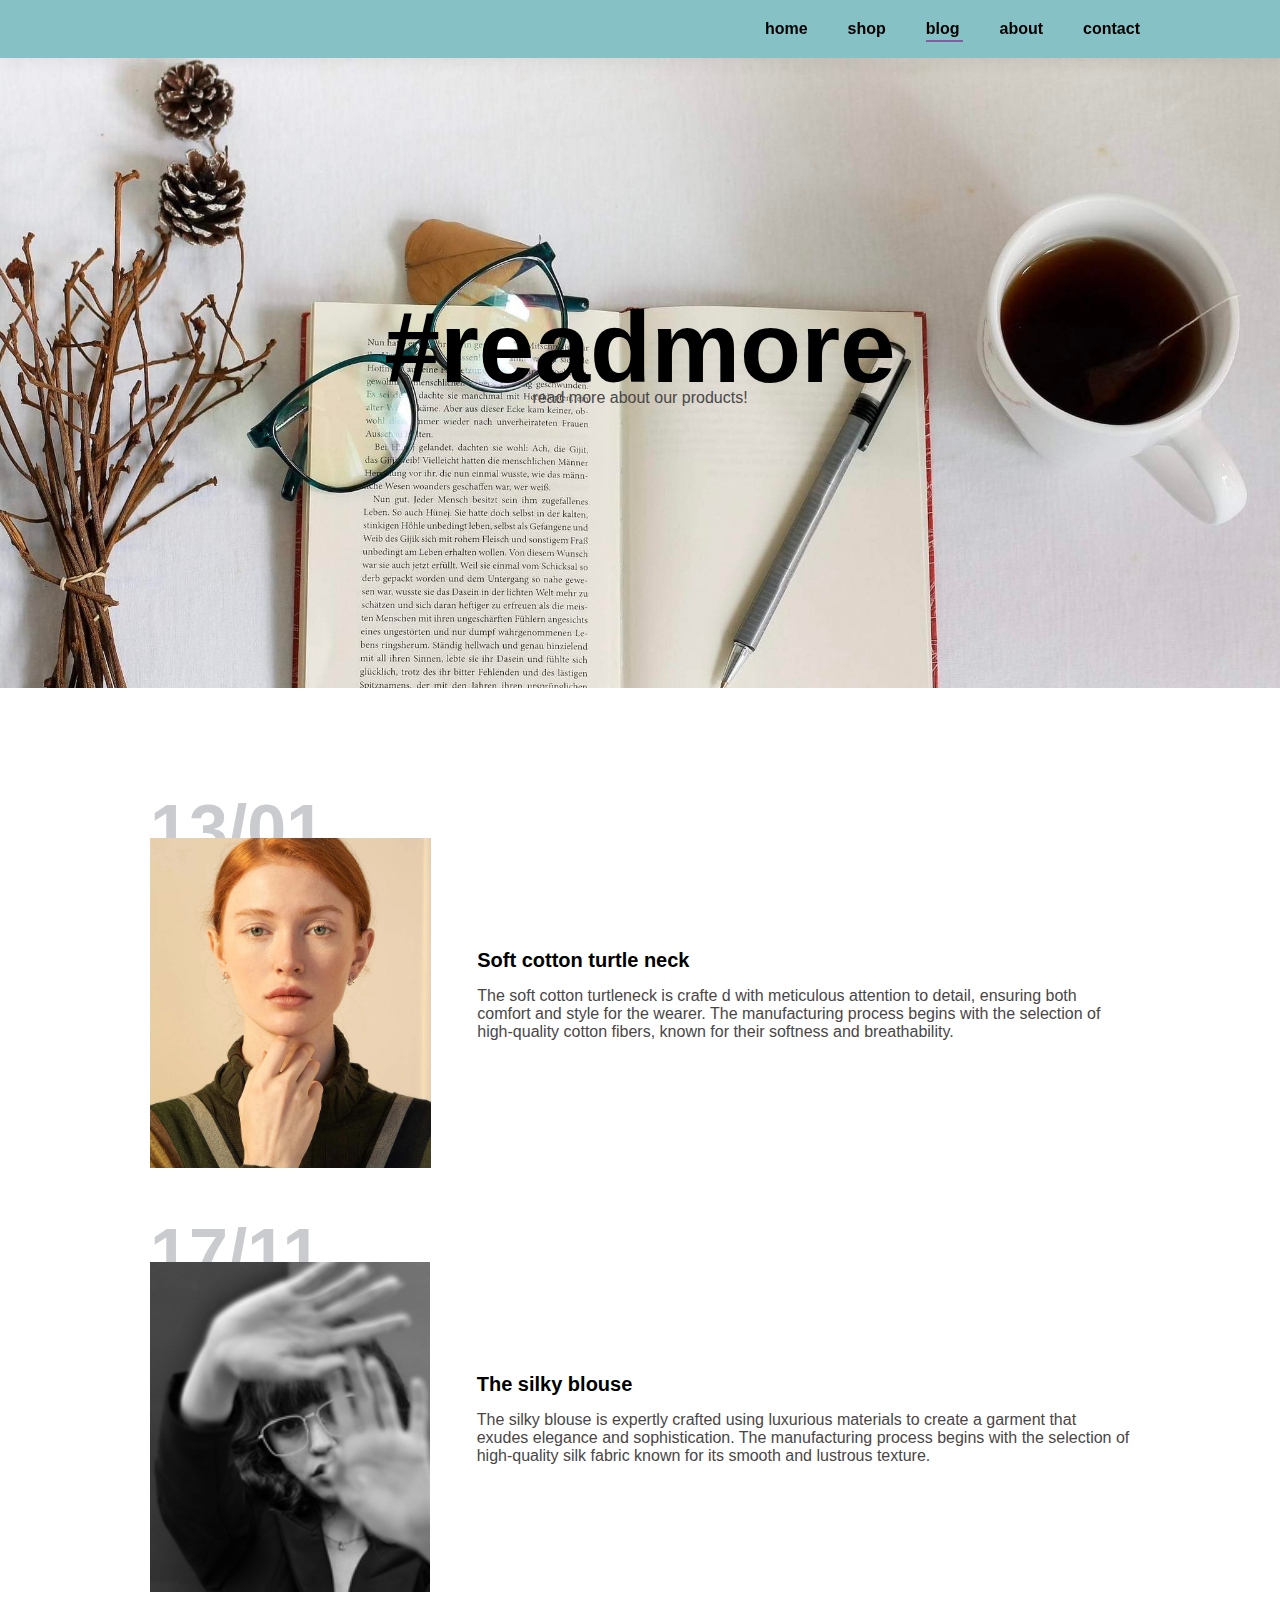
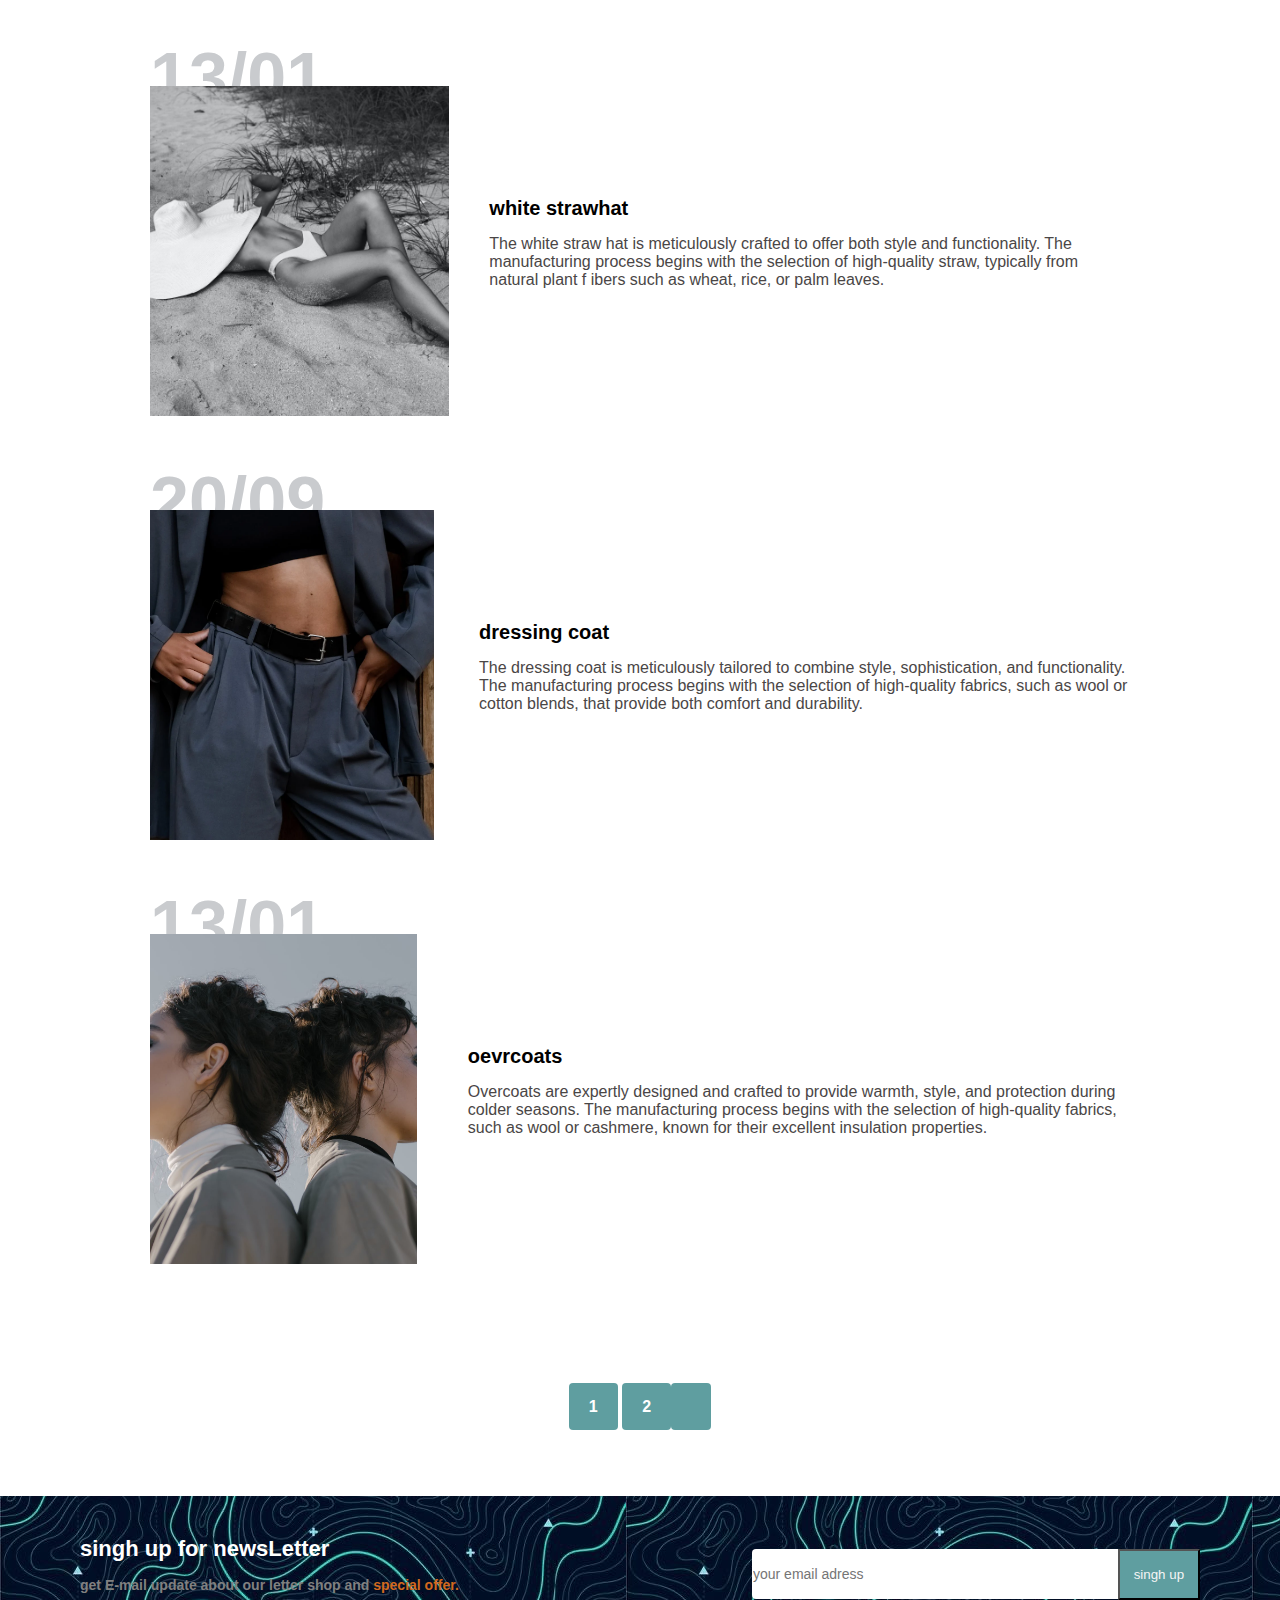
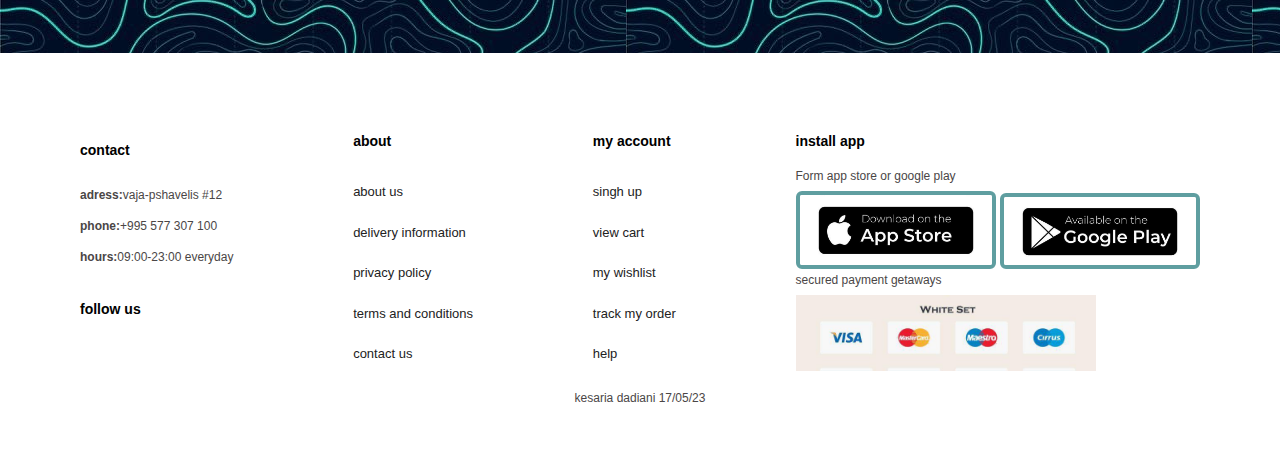
==== blog.html @ 032a336f "html js and css proj" ====
<!DOCTYPE html>
<html lang="en">
  <head>
    <meta charset="UTF-8" />
    <meta http-equiv="X-UA-Compatible" content="IE=edge" />
    <meta name="viewport" content="width=device-width, initial-scale=1.0" />
    <title>The Outlet Spot</title>
    <link rel="stylesheet" href="./style.css" />
    <link
      rel="stylesheet"
      href="https://cdnjs.cloudflare.com/ajax/libs/font-awesome/6.4.0/css/all.min.css"
      integrity="sha512-iecdLmaskl7CVkqkXNQ/ZH/XLlvWZOJyj7Yy7tcenmpD1ypASozpmT/E0iPtmFIB46ZmdtAc9eNBvH0H/ZpiBw=="
      crossorigin="anonymous"
      referrerpolicy="no-referrer"
    />
  </head>
  <body>
    <section id="header">
      <a href="#"><i class="fa-brands fa-shopify"></i></a>

      <div>
        <ul id="navbar">
          <li><a  href="index.html">home</a></li>
          <li><a href="shop.html">shop</a></li>
          <li><a class="act" href="blog.html"  >blog</a></li>
          <li><a href="about.html">about</a></li>
          <li><a href="contact.html">contact</a></li>
          <li>
            <a href="cart.html"
              ><i class="fa-sharp fa-solid fa-cart-shopping"></i
            ></a>
          </li>
        </ul>
      </div>
    </section>

    <section id="page-header2" class="blog-header">
     <h2>#readmore</h2>
      <p>read more about our products!</p>

    </section>

    <section id="blog">
    <div class="blog-box">
        <div class="blog-img">
            <img src="modeliginger.jpg" alt="" >
        </div>
        <div class="blog-detals">
            <h4>Soft cotton turtle neck</h4>
            <p>The soft cotton turtleneck is crafte
                d with meticulous attention to detail, 
                ensuring both comfort and style for the wearer. 
                The manufacturing process begins with the selection of high-quality cotton fibers, known for their 
                softness and breathability.
            </p>
        </div>
        <h1>13/01</h1>
    </div>    
    <div class="blog-box">
        <div class="blog-img">
            <img src="b;ackmodelgirl.png" alt="" width="200%" >
        </div>
        <div class="blog-detals">
            <h4>The silky blouse</h4>
            <p>The silky blouse is expertly crafted using luxurious materials to create a 
                garment that exudes elegance and sophistication. The manufacturing process 
                begins with the selection of high-quality silk fabric known for its smooth 
                and lustrous texture.
            </p>
        </div>
        <h1>17/11</h1>
    </div>    
    <div class="blog-box">
        <div class="blog-img">
            <img src="hatgirl00.jpg" alt="" >
        </div>
        <div class="blog-detals">
            <h4>white strawhat</h4>
            <p>The white straw hat is meticulously crafted to offer both 
                style and functionality. The manufacturing process begins with the 
                selection of high-quality straw, typically from natural plant f
                ibers such as wheat, rice, or palm leaves.
            </p>
        </div>
        <h1>13/01</h1>
    </div>    
    <div class="blog-box">
        <div class="blog-img">
            <img src="pexels-photo-4937224.webp" alt="" >
        </div>
        <div class="blog-detals">
            <h4>dressing coat</h4>
            <p>The dressing coat is meticulously tailored to combine 
                style, sophistication, and functionality. The manufacturing 
                process begins with the selection of high-quality fabrics, such as wool 
                or cotton blends, that provide both comfort and durability.
            </p>
        </div>
        <h1>20/09</h1>
    </div>    
    <div class="blog-box">
        <div class="blog-img">
            <img src="pexels-photo-5119528.jpeg" alt="" >
        </div>
        <div class="blog-detals">
            <h4>oevrcoats</h4>
            <p>Overcoats are expertly designed and crafted to provide warmth, style, and
                 protection during colder seasons. The manufacturing process begins with the
                  selection of high-quality fabrics, such as wool or cashmere, 
                known for their excellent insulation properties.
            </p>
        </div>
        <h1>13/01</h1>
    </div>    
    
    </section>

    <section id="pagination" class="section-p1">
        <a href="#">1</a>
        <a href="#">2</a>
        <a href="#"><i class="fa-solid fa-arrow-right"></i></a>
       
    </section>

    <section id="newsletter" class="section-p1 section-m1">
        <div class="newster">
          <h4>singh up for newsLetter</h4>
          <p>
            get E-mail update about our letter shop and
            <span>special offer.</span>
          </p>
        </div>
        <div class="form">
          <input type="text" placeholder="your email adress" />
          <button class="normal">singh up</button>
        </div>
      </section>

    <footer class="section-p1">
      <div class="col">
        <i class="fa-brands fa-shopify"></i>
        <h4>contact</h4>
        <p><strong>adress:</strong>vaja-pshavelis #12</p>
        <p><strong>phone:</strong>+995 577 307 100</p>
        <p><strong>hours:</strong>09:00-23:00 everyday</p>

        <div class="follow">
          <h4>follow us</h4>
          <div class="icon">
            <i class="fa-brands fa-facebook"></i>
            <i class="fa-brands fa-twitter"></i>
            <i class="fa-brands fa-pinterest"></i>
            <i class="fa-brands fa-instagram"></i>
            <i class="fa-brands fa-youtube"></i>
          </div>
        </div>
      </div>

      <div class="col">
        <h4>about</h4>
        <a href="#">about us</a>
        <a href="#">delivery information</a>
        <a href="#">privacy policy</a>
        <a href="#">terms and conditions</a>
        <a href="#">contact us</a>
      </div>
      <div class="col">
        <h4>my account</h4>
        <a href="#">singh up</a>
        <a href="#"> view cart</a>
        <a href="#">my wishlist</a>
        <a href="#">track my order</a>
        <a href="#">help</a>
      </div>

      <div class="col install">
        <h4>install app</h4>
        <p>Form app store or google play</p>
        <div class="row">
          <img src="applol.jpg" alt="" />
          <img src="apppls.jpg" alt="" />
        </div>
        <p>secured payment getaways</p>
        <img src="terminal.jpg" alt="" width="300px" />
      </div>
      <div class="copyright">
        <p>kesaria dadiani 17/05/23</p>
      </div>
    </footer>

    <script src="./app.js"></script>
  </body>
</html>
---- style.css ----
*{
    margin: 0;
    padding: 0;
    box-sizing: border-box;
    font-family: 'Poppins', sans-serif;
}
h1{
font-size: 50px;
line-height: 64px;
color: black;
}
 h2{
    font-size: 46px;
    line-height: 54px;
    color: black;
 }

 h4{
    font-size: 20px;
    color: black;
 }

 h6{
    font-weight: 700;
    font-size: 12px;
 }

 p{
    font-size: 16px;
    color: rgb(74, 70, 70);
    margin: 15px 0 20px 0;
 }

 .section-p1{
    padding: 40px 80px;
 }
 .section-m1{
    margin: 40px 0;
 }
 body{
    width: 100%;
 }

 #header{
    display: flex;
    align-items: center;
    justify-content: space-between;
    padding: 20px 80px;
    background-color:rgb(133, 193, 197);
    box-shadow: 0 5px 15px rgba(0, 0, 0, 0.06);
    z-index: 999;
    position: sticky;
    top: 0;
    left: 0;
 }

#navbar{
    display: flex;
    align-items: center;
    justify-content: center;
}

#navbar li{
    list-style: none;
    padding: 0 20px;
    position: relative;
}

#navbar li a{
    text-decoration: none;
    font-size: 16px;
    font-weight:600 ;
    color: black;
    transition:0.3s ;
}

#navbar li a:hover{
color: cadetblue;
}

#navbar li a:hover,
#navbar li a.act{
    color:rgb(0, 0, 0);
}
  
#navbar li a.act::after,
#navbar li a:hover::after{
    content: "";
    width: 50%;
    height: 2px;
    background: rgb(126, 95, 160);
    position: absolute;
    bottom: -4px;
    left: 20px;
}

#mobile{
    display: none;
    align-items: center;
}
.fa-brands{
    font-size: 60px;
}

#herro{
 background-image: url("herro.jpeg");
 width: 100%;
    height: 90vh;
    background-position: top 25%  right 0 ;
background-size: cover;
padding: 0 30px;
display: flex;
align-items: flex-start;
justify-content: center;
flex-direction: column;
}
#herro h4{
    padding-bottom: 15px;
}
#herro h1{
    color: cadetblue;
}

#herro button{
    background-image:url("smudge.jpg") ;
    background-color: transparent;
    color: rgb(4, 114, 118);
    border: solid ;
    border-radius: 10%;
    padding:  14px 80px 14px 65px;
    background-repeat: no-repeat;
    cursor: pointer;
    font-weight: 700;
    font-size: 15px;
}


#feture{
    display: flex;
    align-items: center;
    justify-content: space-between;
    flex-wrap: wrap;
}

#feture .fe-box{
    width: 180px;
    text-align: center;
    padding: 25px 15px;
    box-shadow: 20px 20px 34px rgba(0, 0, 0, 0.03);
    border: 1px solid;
    margin: 15px 0;
    border-radius: 30%;
} 

#feture .fe-box:hover{
    box-shadow: 10px 10px 54px rgba(0, 0, 0, 0.03);
} 

#feture .fe-box img{
width: 100%;
margin-bottom: 10px;
}
#feture .fe-box h6{
    padding: 9px  8px 6px 8px;
    border-radius: 4px;
    color: rgb(12, 50, 134);
    background-color: bisque;
    display: inline-block;
}


#product1{
    text-align: center;
}


#product1 .pro{
    width: 23%;
    min-width: 250px;
    padding: 10px 12px;
    border: 1px solid whitesmoke;
    border-radius: 20px;
cursor: pointer;
box-shadow: 20px 20px 30px rgba(0, 0, 0, 0.02);
margin: 15px 0;
transition: 0.2s;
position: relative;

}
#product1 .pro:hover{
box-shadow: 20px 20px 30px rgba(0, 0, 0, 0.09);
}


#product1 .pro img{
    width: 100%;
    height: 350px;
    border-radius: 20px;

}
#product1 .pro .imgpol{
text-align: start;
padding: 10px 0;
}

#product1 .pro .imgpol span{
    color: grey;
    font-size: 12px;
}

#product1 .pro .imgpol h5{
    padding-top:7px ;
    color: black;
    font-size: 14px;
}

#product1 .pro .imgpol i{
    font-size: 12px;
    color: goldenrod;
}

#product1 .pro .imgpol h4{
padding-top:7px ;
font-size: 15px;
font-weight: 700;
color: olivedrab;
}

#product1 .pro .cart{
    width: 40px;
    height: 40px;
    line-height: 40px;
    border-radius: 50px;
    background-color: gainsboro;
    font-weight: 500;
    color: darkgreen;
    border-color: 1px solid wheat;
    position: absolute;
    bottom: 20px;
    right: 10px;
}

#product1  .procont{
    display: flex;
    justify-content: space-between;
    padding-top: 20px;
    flex-wrap: wrap;
}


#banner{
    display: flex;
    flex-direction: column;
    justify-content: center;
    align-items: center;
    text-align: center;
    background-image: url(kuk.jpg);
    width: 100%;
    height: 40vh;
    background-size: cover;
    background-position: center;
}

#banner h4{
color:darkblue ;
font-size: 16px;
}

#banner h2{
color: darkblue;
    font-size: 30px;
    padding: 10px 0;
}

#banner h2 span{
color: crimson;
}

#sm-banner .banner-box{
    display: flex;
    flex-direction: column;
    justify-content: center;
    align-items: flex-start;
    background-image: url(dmodlegirl.jpg);
    min-width: 580px;
    height: 50vh;
    background-size: cover;
    background-position: center;
    padding: 30px;
}

#sm-banner{
    display: flex;
    justify-content: space-between;
    flex-wrap: wrap;
}
#sm-banner h4{
    color: rgb(0, 0, 0);
    font-size: 20px;
    font-weight: 600;
}

#sm-banner h2{
    color: white;
    font-size: 28px;
    font-weight: 800;
}

#sm-banner{
    color: white;
    font-size: 28px;
    font-weight: 500;
    padding-bottom:15px ;
}


#sm-banner .banner-box2{
background-image: url(cloth.jpg);

}

#sm-banner .banner-box2 h2{
    color: white;
}

#sm-banner .banner-box2 h4{
    color: white;
}


#banner3 .banner-box{
display: flex;
justify-content: space-between;
flex-wrap: wrap;
padding: 0  80px;
margin: 20px;
}

#banner3 .banner-box{
    display: flex;
  flex-wrap: wrap;
    justify-content: center;
    align-items: flex-start;
    min-width: 20%;
    height: 30vh;
    padding: 20px;

}



#banner3 h2{
    color: white;
    font-weight: 900;
     font-size: 22px;
}


#banner3 h3{
    color: black;
    font-weight: 800;
    font-size: 15px;
}

#banner3 .banner-box2{
background-image:url(cherry.jpg) ;
}
#banner3 .banner-box3{
    background-image:url(model22girl.jpg) ;
    }
    #banner3 .banner-box1{
        background-image: url(upthsi.jpg);
    }

 #newsletter{
display: flex;
justify-content: space-between;
flex-wrap: wrap;
align-items: center;
background-image: url(whaterbakk.jpg);

background-color: darkblue;
    }


    #newsletter h4{
        font-size: 22px;
        font-weight:700 ;
        color: white;
    }


    #newsletter p{
        font-size: 14px;
        font-weight:600 ;
        color: grey; 
    }

    #newsletter p span{
 color: chocolate;
    }


    #newsletter input{
        height:3.125rem ;
padding: o 1.25em ;
font-size: 14px;
width: 100%;
border: 1px solid transparent;
border-radius: 4px;
outline: none;
border-top-right-radius:0 ;
border-bottom-right-radius:0
    }


    #newsletter button{
        color: whitesmoke;
        background-color:cadetblue ;
        white-space:nowrap ;
        width: 100px;
        height: 51px;
        border-top-left-radius:0 ;
border-bottom-left-radius:0
    }

    #newsletter .form {
display: flex;
width: 40%;
    }



    footer{
        display: flex;
        flex-wrap: wrap;
        justify-content: space-between;
    }

    footer .col{
        display: flex;
      flex-direction: column;
        justify-content: space-between;
        align-items: flex-start;
        margin-bottom: 20px;
    }

    footer h4{
        font-size:14px ;
        padding-bottom: 20px;

    }

    footer p{
        font-size:12px ;
        margin: 0 0 8px 0;
    }

    footer a{
       text-decoration: none;
        margin-bottom:10px;
font-size: 13px;
color: #222;
    }

    footer .follow{
margin-top: 20px;

    }

    
    footer .follow i{
       color: #465b52;
        padding-right: 4px;
        cursor: pointer;
        font-size: 30px;
            }


 footer .install .row img{
border: 4px solid cadetblue;
border-radius: 6px;
width: 200px;
            }


 footer .follow i:hover,
footer a:hover{
                color: darkcyan;
            }

footer .copyright {
text-align: center;
width: 100%;
            }


 @media (max-width:799px){
   #navbar{
    display: flex;
    flex-direction: column;
    align-items: flex-start;
    justify-content: center;
    position: fixed;
    top: 0;
    right: -300px;
    height: 100vh;
    width: 300;
    background-color: beige;
    box-shadow: 0 40px 60px rgba(0, 0, 0, 0.01);
    padding: 80px 0 0 10px;
   }

 #navbar .active{
right: 0px;
   }  

#navbar li{
    margin-bottom: 25px;
}


#mobile{
    display: flex;
    align-items: center;
}
#mobile i{
    color: black;
    font-size: 24px;
    padding-left:20px ;
}

}

















/* @media chavamato */
























#page-header{
    background-image: url(plante.jpg);
    width: 100%;
    height: 60vh;
    background-size: cover;
    display: flex;
    justify-content: center;
    text-align: center;
    flex-direction: column;
    padding: 40px;
}

#page-header h2{
    font-size: 60px;
}

#pagination{
    text-align: center;
}

#pagination a{
    text-decoration: none;
    background-color: cadetblue;
    padding: 15PX 20px;
    border-radius: 4px;
    color: white;
    font-weight: 600;
}

#prodetals .singleproimage{
    width: 40%;
    margin-right: 50px;
}


#prodetals .small-image-group{
 display: flex;
 justify-content: space-between;

}


.small-image-colum{
   
    flex-basis: 24%;
    cursor: pointer;
}


#prodetals{
    display: flex;
    margin-top: 20px;
}

#prodetals .single-draw-details{
    width: 50%;
    padding-top: 30px;
}

#prodetals .single-draw-details h4{
    padding: 40px 0 20px 0;
}

#prodetals .single-draw-details h4{
   font-size: 26px;
}


#prodetals .single-draw-details select{
    display: block;
    padding: 5px 10px;
    margin-bottom: 10px;
}


#prodetals .single-draw-details input{
    width: 50px;
    height: 47px;
    padding-left: 10px;
    font-size: 16px;
    margin-right: 10px;
}

#prodetals .single-draw-details button{
    background-color: rgb(169, 190, 127);
    color: black;
    border-radius: 4px;
    border: solid 1px;
    width: 100px;
        height: 51px;
        font-weight: 300;
}


#prodetals .single-draw-details input:focus{
    outline: none;
} 

#prodetals .single-draw-details span{
    line-height: 25px;
}



































 .blog-header{
    background-image: url(gadaketebulia.jpg);
    width: 100%;
    height: 70vh;
    background-size: cover;
    display: flex;
    justify-content: center;
    text-align: center;
    flex-direction: column;
    padding: 40px;
   
}


#page-header2 h2{
color: black;
font-size: 100px;
}

#blog{
    padding: 150px 150px 0 150px;
}


#blog  .blog-box{
    display: flex;
    align-items: center;
    width: 100%;
    padding-bottom:90px ;
    position: relative;
}


#blog  .blog-img{
    width: 50%;
    margin-right: 140px;
}



#blog  img{
 width: 150%;
    object-fit: cover;
    height: 330px;
}


#blog .blog-box h1{
position: absolute;
 top: -40px;
left: 0;
font-size: 70px;
font-weight: 700;
color: #c9cbce;
z-index: -100;
}




.about-header{
background-image: url(building.jpg);
width: 100%;
height: 70vh;
background-size: cover;
display: flex;
justify-content: center;
text-align: center;
flex-direction: column;
padding: 40px;

}

#about-head{
display: flex;
align-items: center;
}



#about-head img{
width: 50%;
height: auto;
}


#about-head div{
    padding: left 40px; ;
}

#about-app {
    text-align: center;
}

#about-app .video{
    width: 70%;
    height: 100%;
    margin: 30px auto 0 auto;
}


#about-app .video video{
    width: 100%;
    height: 100%;
   border-radius: 20px;
}

#page-header4{
background-image: url(yvirili.jpg);
width: 100%;
height: 70vh;
background-size: cover;
display: flex;
justify-content: center;
text-align: center;
flex-direction: column;
padding: 40px;
}

#contact-detals{
    display: flex;
    align-items: center;
    justify-content: space-between;
}

#contact-detals .detals{
    width: 40%;
}

#contact-detals .detals span,
#form-detals form span{
    font-size: 12px;
}


#contact-detals .detals h2,
#form-detals form h2{
    font-size: 20px;
    line-height: 35px;
    padding: 20px 0;
}


#contact-detals .detals h3{
    font-size: 16px;
padding-bottom: 15px;
}


#contact-detals .detals li{
    list-style: none;
    display: flex;
    padding: 10px 0;
}

#contact-detals .detals li i{
    font-size: 14px;
    padding-right: 22px;
}


#contact-detals .detals li p{
    font-size: 14px;
  margin: 0;
}


#contact-detals .detals .map {
    width: 55%;
    height:400px ;
}


#contact-detals .detals .map iframe{
    width: 100%;
    height:100% ;
}

#form-detals{
display: flex;
justify-content: space-between;
margin: 30px;
padding: 80px;
border: 1px solid wheat;
}


#form-detals form{
    width: 65%;
    display: flex;
    flex-direction: column;
    align-items: flex-start;
}

#form-detals form input,
#form-detals form textarea{
    width: 100%;
    padding: 12px 15px;
    outline: none;
    margin-bottom: 20px;
    border: 1px solid cadetblue;
}


#form-detals form button{
background-color: rgb(169, 190, 127);
color: black;
border-radius: 4px;
border: solid 1px;
width: 100px;
    height: 51px;
    font-weight: 600;
}


 #form-detals .people div{
    padding-bottom: 25px;
    display: flex;
    align-items: flex-start;
 }


 #form-detals .people div img{
    width:65px ;
    height:65px ;
    object-fit: cover;
    margin-right:15px ;
 }


 #form-detals .people div p{
    margin: 0;
    font-size: 13px;
    margin-right: 25px;
 }


 #form-detals .people div p span{
    display: block;
    font-size: 16px;
    font-weight: 600;
    color: black;
 }


 #cart table{
    width: 100%;
    border-collapse: collapse;
    table-layout: fixed;
    white-space: nowrap;
 }


 #cart table img{
    width: 70px;
 }


 #cart table  td:nth-child(1){
width: 100px;
text-align: center;
 }


 #cart table  td:nth-child(2){
    width: 150px;
    text-align: center;
     }


 #cart table  td:nth-child(3){
        width: 250px;
        text-align: center;
         }


         #cart table  td:nth-child(4),
         #cart table  td:nth-child(5),
         #cart table  td:nth-child(6){
            width: 150px;
            text-align: center;
             }

#cart table thead{
border: 1px solid wheat;
border-left: none;
border-right: none;
}


#cart table thead td{
    font-weight: 700;
    text-transform: uppercase;
    font-size: 13px;
    padding: 18px 0;
}


#cart table tbody td tr{
    padding-top: 15px;
}

#cart table tbody td{
    font-size: 13px;
}



  .joke button{
    background-color: rgb(169, 190, 127);
    color: black;
    border-radius: 4px;
    border: solid 1px;
    width: 50px;
        height: 31px;
        font-weight: 600;
}

#cart-add{
    display: flex;
    flex-wrap: wrap;
    justify-content: space-between;
}


 #cupon{
width: 50%;
margin-bottom: 30px;
}

#cupon h3,
#subtotal h3{
    padding-bottom: 15px;
}


.joke input{
    padding: 10px 50px;
    outline: none;
    width: 70%;
    margin-right: 10px;
    border: 1px solid  wheat;
}

#subtotal{
    width: 50%;
    margin-bottom: 30px;
    border: 1px solid wheat;
    padding: 30px;
}


#subtotal table{
    border-collapse: collapse;
    width: 100%;
    margin-bottom: 20px;
}

#subtotal table td{
    width: 50%;
    border: 1px solid wheat;
    padding: 10px;
    font-size: 13px;
}

#page-header5{
 background-image: url();
    width: 100%;
    height: 70vh;
    background-size: cover;
    display: flex;
    justify-content: center;
    text-align: center;
    flex-direction: column;
    padding: 40px;
    }


    #page-header5 h2{
        font-size: 100px;
    }

    .joker button{
        background-color: rgb(169, 190, 127);
        color: black;
        border-radius: 4px;
        border: solid 1px;
        width: 100px;
     height: 31px;
        font-weight: 300;
    }
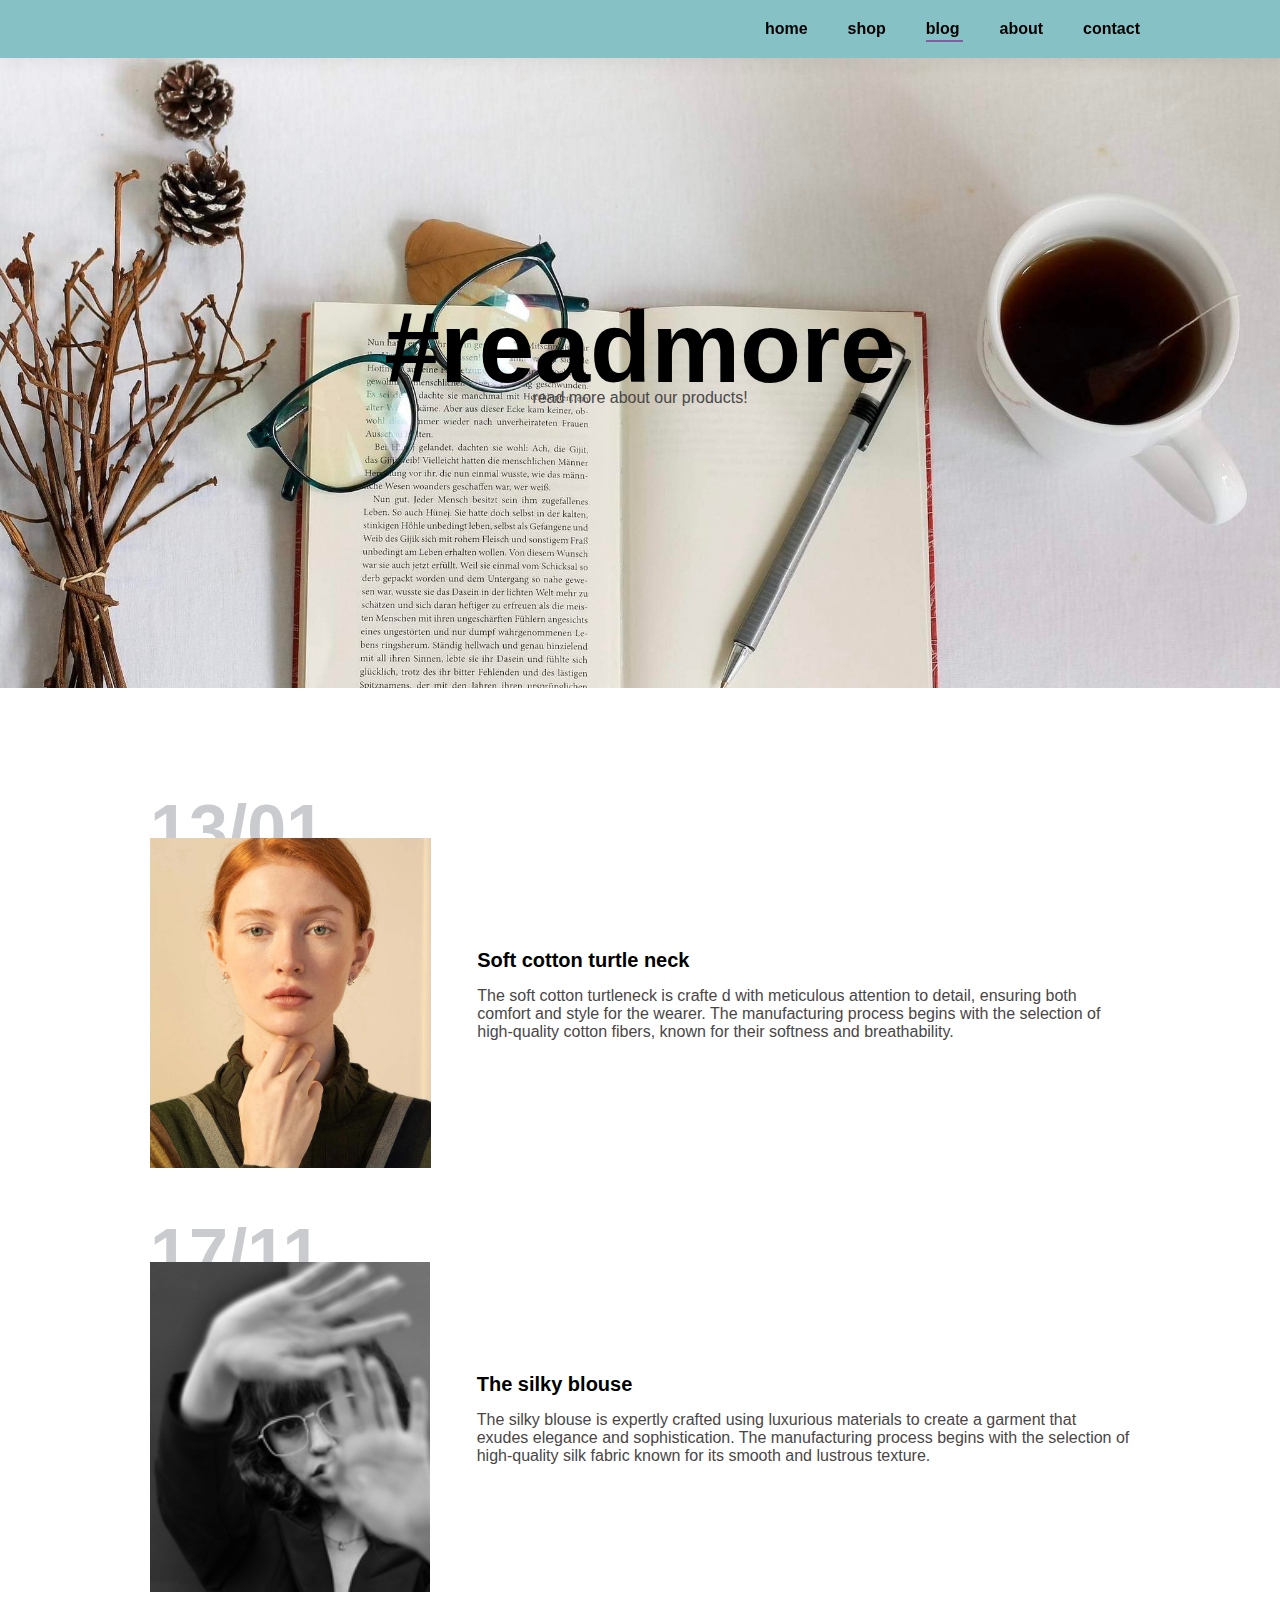
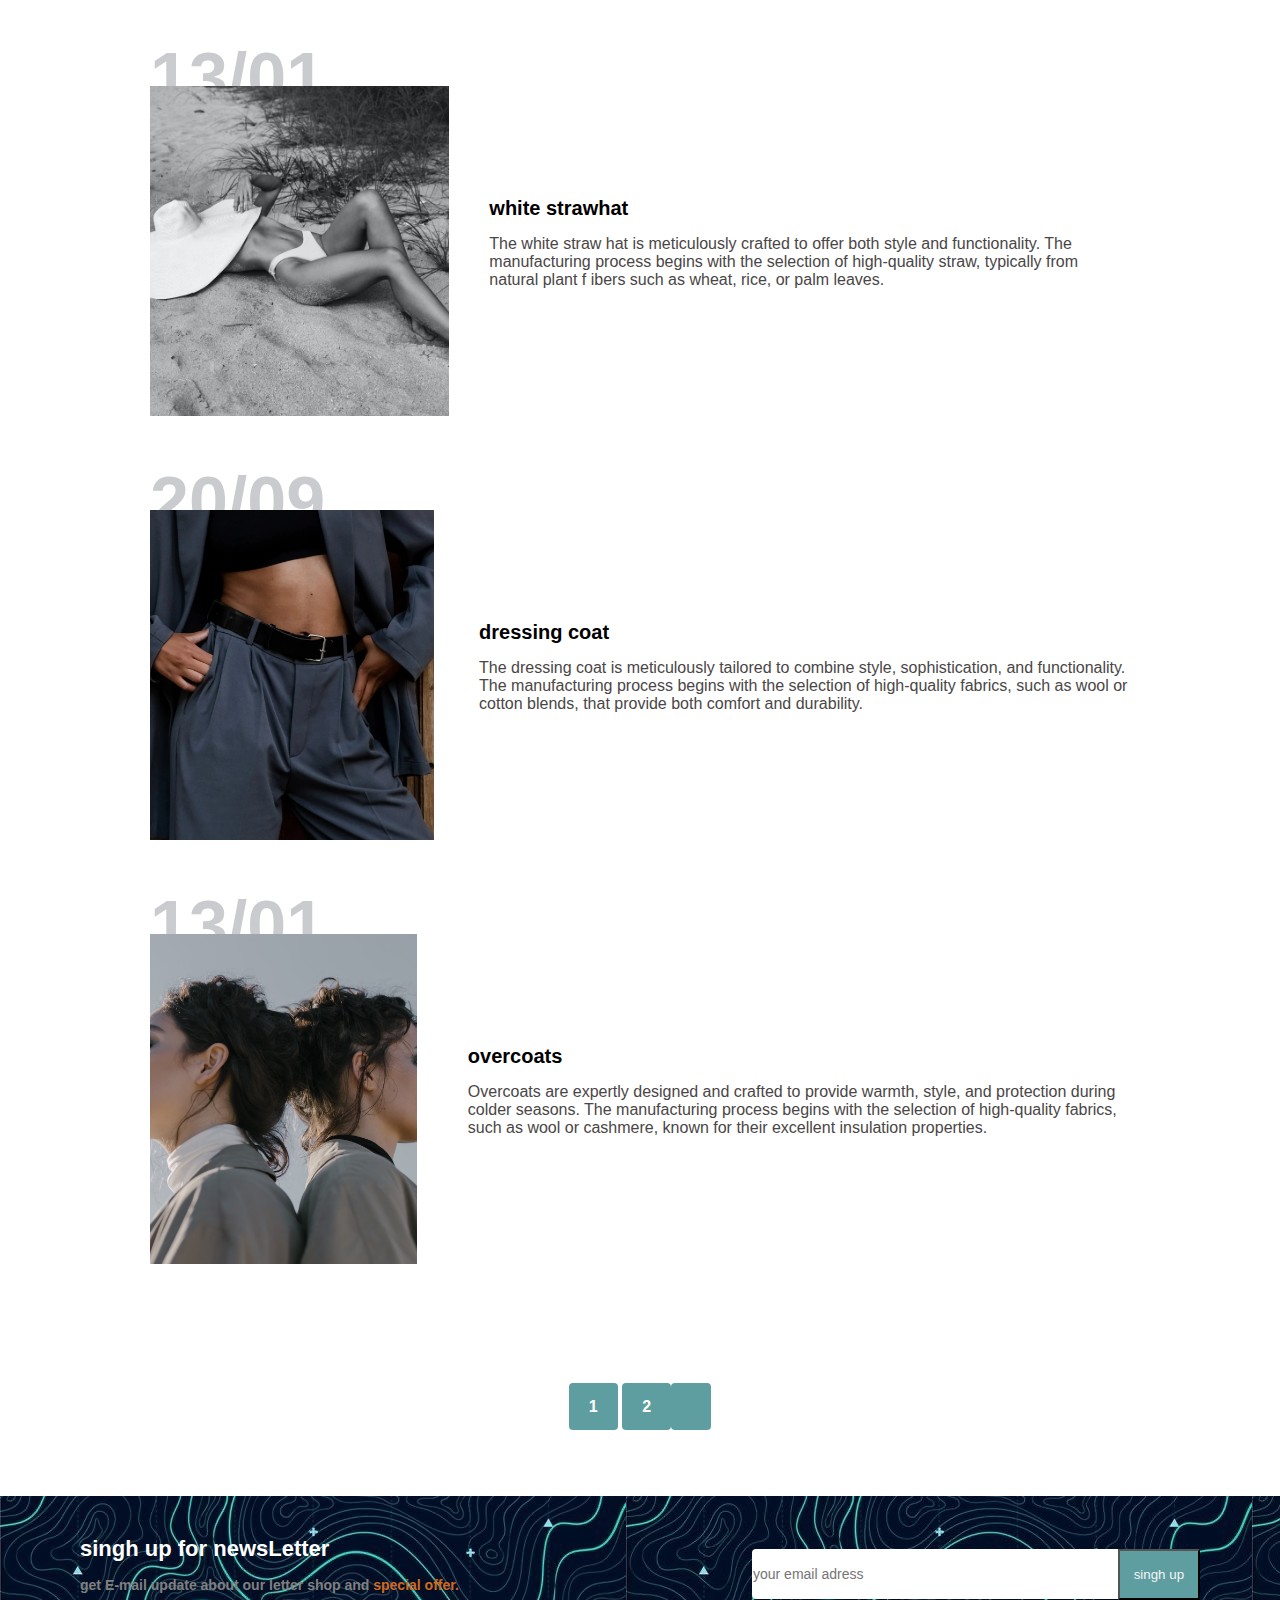
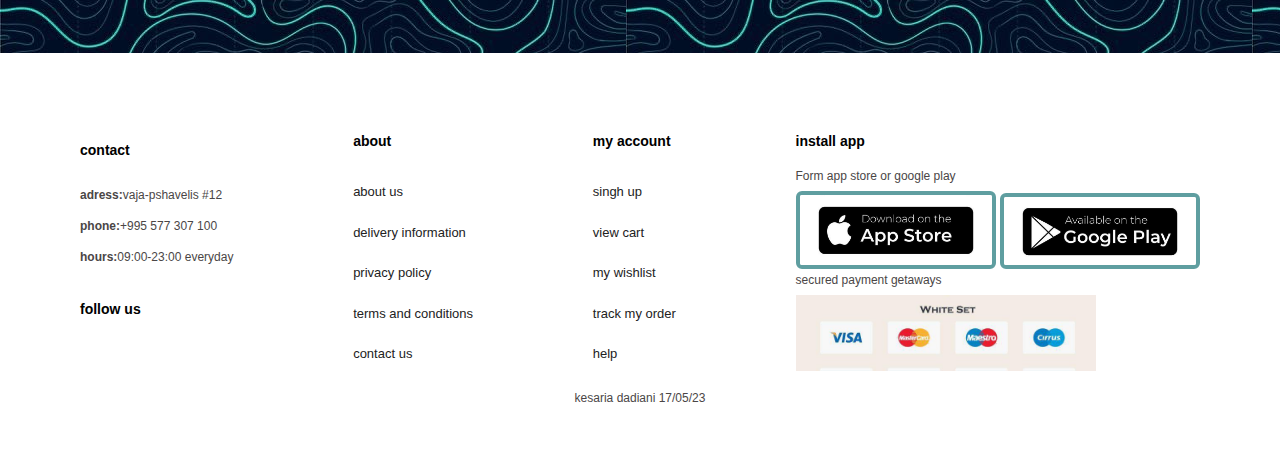
==== commit b330c4c4: "commit message" ====
--- a/blog.html
+++ b/blog.html
@@ -103,7 +103,7 @@
             <img src="pexels-photo-5119528.jpeg" alt="" >
         </div>
         <div class="blog-detals">
-            <h4>oevrcoats</h4>
+            <h4>overcoats</h4>
             <p>Overcoats are expertly designed and crafted to provide warmth, style, and
                  protection during colder seasons. The manufacturing process begins with the
                   selection of high-quality fabrics, such as wool or cashmere, 
--- a/style.css
+++ b/style.css
@@ -136,39 +136,35 @@
     font-size: 15px;
 }
 
-
-#feture{
+#feture {
     display: flex;
     align-items: center;
-    justify-content: space-between;
+    justify-content: flex-start;
     flex-wrap: wrap;
-}
-
-#feture .fe-box{
+  }
+  
+  #feture .fe-box {
     width: 180px;
     text-align: center;
     padding: 25px 15px;
     box-shadow: 20px 20px 34px rgba(0, 0, 0, 0.03);
     border: 1px solid;
-    margin: 15px 0;
+    margin: 15px 10px;
     border-radius: 30%;
-} 
-
-#feture .fe-box:hover{
-    box-shadow: 10px 10px 54px rgba(0, 0, 0, 0.03);
-} 
-
-#feture .fe-box img{
-width: 100%;
-margin-bottom: 10px;
-}
-#feture .fe-box h6{
-    padding: 9px  8px 6px 8px;
+  } 
+  
+  #feture .fe-box img {
+    width: 100%;
+    margin-bottom: 10px;
+  }
+  
+  #feture .fe-box h6 {
+    padding: 9px 8px 6px 8px;
     border-radius: 4px;
     color: rgb(12, 50, 134);
     background-color: bisque;
     display: inline-block;
-}
+  }
 
 
 #product1{
@@ -241,7 +237,6 @@
     bottom: 20px;
     right: 10px;
 }
-
 #product1  .procont{
     display: flex;
     justify-content: space-between;
@@ -274,105 +269,91 @@
     padding: 10px 0;
 }
 
-#banner h2 span{
-color: crimson;
-}
-
-#sm-banner .banner-box{
+
+.banner-box {
     display: flex;
     flex-direction: column;
     justify-content: center;
     align-items: flex-start;
-    background-image: url(dmodlegirl.jpg);
+    justify-self: center; 
     min-width: 580px;
     height: 50vh;
     background-size: cover;
     background-position: center;
     padding: 30px;
-}
-
-#sm-banner{
+  }
+  
+
+#banner h2 span{
+    color: brown;
+}
+
+#product1  .procont{
     display: flex;
     justify-content: space-between;
+    padding-top: 20px;
     flex-wrap: wrap;
 }
-#sm-banner h4{
-    color: rgb(0, 0, 0);
+
+    
+#sm-banner {
+    display: grid;
+    grid-template-columns: 1fr 1fr;
+    grid-gap: 20px;
+}
+
+.banner-box, .banner-box2 {
+    display: flex;
+    flex-direction: column;
+    justify-content: center;
+    align-items: flex-start;
+    min-width: 580px;
+    height: 50vh;
+    background-size: cover;
+    background-position: center;
+    padding: 30px;
+}
+
+.banner-box {
+    background-image: url(dmodlegirl.jpg);
+}
+
+.banner-box2 {
+    background-image: url(cloth.jpg);
+}
+
+#sm-banner h4, #sm-banner h2, #sm-banner span {
+    color: white;
+}
+
+#sm-banner h4 {
     font-size: 20px;
     font-weight: 600;
 }
 
-#sm-banner h2{
-    color: white;
+#sm-banner h2 {
     font-size: 28px;
     font-weight: 800;
 }
 
-#sm-banner{
-    color: white;
+#sm-banner span {
     font-size: 28px;
     font-weight: 500;
-    padding-bottom:15px ;
-}
-
-
-#sm-banner .banner-box2{
-background-image: url(cloth.jpg);
-
-}
-
-#sm-banner .banner-box2 h2{
-    color: white;
-}
-
-#sm-banner .banner-box2 h4{
-    color: white;
-}
-
-
-#banner3 .banner-box{
-display: flex;
-justify-content: space-between;
-flex-wrap: wrap;
-padding: 0  80px;
-margin: 20px;
-}
-
-#banner3 .banner-box{
-    display: flex;
-  flex-wrap: wrap;
-    justify-content: center;
-    align-items: flex-start;
-    min-width: 20%;
-    height: 30vh;
-    padding: 20px;
-
-}
-
-
-
-#banner3 h2{
-    color: white;
-    font-weight: 900;
-     font-size: 22px;
-}
-
-
-#banner3 h3{
-    color: black;
-    font-weight: 800;
-    font-size: 15px;
-}
-
-#banner3 .banner-box2{
-background-image:url(cherry.jpg) ;
-}
-#banner3 .banner-box3{
-    background-image:url(model22girl.jpg) ;
-    }
-    #banner3 .banner-box1{
-        background-image: url(upthsi.jpg);
-    }
+    padding-bottom: 15px;
+}
+
+
+
+#mobile{
+    display: none;
+    align-items: center;
+
+}
+
+
+
+
+
 
  #newsletter{
 display: flex;
@@ -497,63 +478,83 @@
             }
 
 
- @media (max-width:799px){
-   #navbar{
-    display: flex;
-    flex-direction: column;
-    align-items: flex-start;
-    justify-content: center;
-    position: fixed;
-    top: 0;
-    right: -300px;
-    height: 100vh;
-    width: 300;
-    background-color: beige;
-    box-shadow: 0 40px 60px rgba(0, 0, 0, 0.01);
-    padding: 80px 0 0 10px;
-   }
-
- #navbar .active{
-right: 0px;
-   }  
-
-#navbar li{
-    margin-bottom: 25px;
-}
-
+
+
+
+
+
+
+
+
+
+
+
+
+
+
+
+
+/* @media chavamato */
+ 
+
+@media (max-width:799px){
+    #navbar{
+        display: flex;
+        flex-direction: column;
+        align-items: flex-start;
+        justify-content: flex-start;
+        position: fixed;
+        top: 0;
+        right: -300px;
+        height: 100vh;
+        width: 300px;
+        background-color: aliceblue;
+        box-shadow: 0 40px 60px rgba(0, 0, 0, 0.2);
+        padding:80px 0 0 14px ;
+        transition: 0.3s;
+    }
+
+    #navbar .active{
+        right: 0px;
+    }
+    #navbar li{
+        margin-bottom:25px ;
+    }
 
 #mobile{
     display: flex;
     align-items: center;
-}
-#mobile i{
+
+}
+
+#mobile i {
     color: black;
     font-size: 24px;
-    padding-left:20px ;
-}
-
-}
-
-
-
-
-
-
-
-
-
-
-
-
-
-
-
-
-
-/* @media chavamato */
-
-
-
+    padding-left: 20px;
+}
+#close{
+    position: absolute;
+    top: 30px;
+    left: 30px;
+    color: black;
+    font-size: 24px;
+}
+    #lg-bag{
+        display: none;
+    }
+    #herro{
+        background-image: url("herro.jpeg");
+        width: 100%;
+           height: 90vh;
+           background-position: top 25%  right 0 ;
+       background-size: cover;
+       padding: 0 30px;
+       display: flex;
+       align-items: flex-start;
+       justify-content: center;
+       flex-direction: column;
+       }
+}
 
 
 
@@ -1101,4 +1102,10 @@
         width: 100px;
      height: 31px;
         font-weight: 300;
-    }+    }
+
+
+    .small-image-colum img{
+        width: 100%;
+        height: 130px;
+    }
